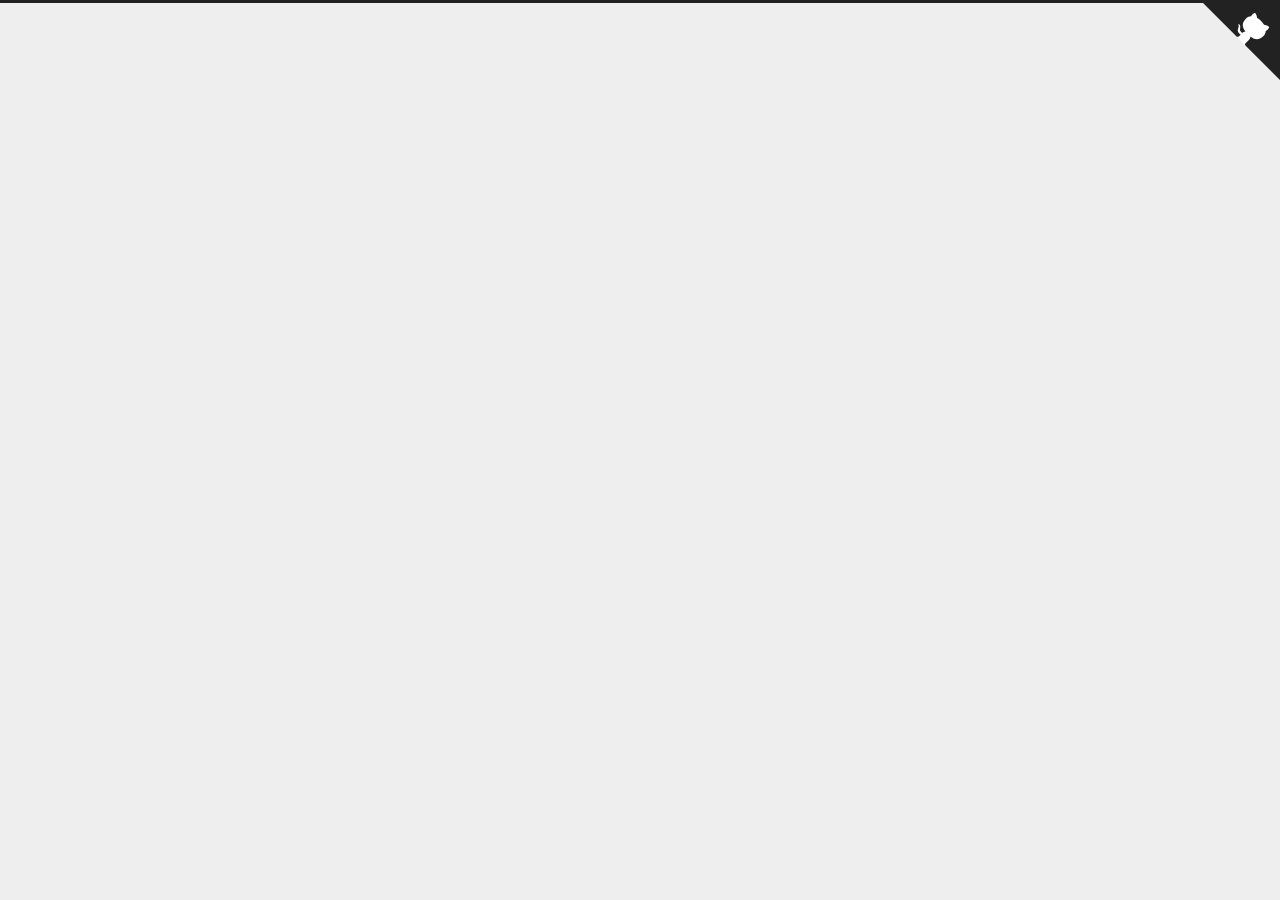
==== index.html @ 3e545fea "Site updated: 2023-10-02 14:33:37" ====
<!DOCTYPE html>
<html lang="zh-CN">
<head>
  <meta charset="UTF-8">
<meta name="viewport" content="width=device-width">
<meta name="theme-color" content="#222"><meta name="generator" content="Hexo 6.3.0">

  <link rel="apple-touch-icon" sizes="180x180" href="/images/apple-touch-icon-next.png">
  <link rel="icon" type="image/png" sizes="32x32" href="/images/favicon-32x32-next.png">
  <link rel="icon" type="image/png" sizes="16x16" href="/images/favicon-16x16-next.png">
  <link rel="mask-icon" href="/images/logo.svg" color="#222">

<link rel="stylesheet" href="/css/main.css">



<link rel="stylesheet" href="https://cdnjs.cloudflare.com/ajax/libs/font-awesome/6.4.0/css/all.min.css" integrity="sha256-HtsXJanqjKTc8vVQjO4YMhiqFoXkfBsjBWcX91T1jr8=" crossorigin="anonymous">
  <link rel="stylesheet" href="https://cdnjs.cloudflare.com/ajax/libs/animate.css/3.1.1/animate.min.css" integrity="sha256-PR7ttpcvz8qrF57fur/yAx1qXMFJeJFiA6pSzWi0OIE=" crossorigin="anonymous">

<script class="next-config" data-name="main" type="application/json">{"hostname":"example.com","root":"/","images":"/images","scheme":"Gemini","darkmode":false,"version":"8.18.1","exturl":false,"sidebar":{"position":"left","display":"post","padding":18,"offset":12},"copycode":{"enable":false,"style":null},"fold":{"enable":false,"height":500},"bookmark":{"enable":false,"color":"#222","save":"auto"},"mediumzoom":false,"lazyload":false,"pangu":false,"comments":{"style":"tabs","active":null,"storage":true,"lazyload":false,"nav":null},"stickytabs":false,"motion":{"enable":true,"async":false,"transition":{"menu_item":"fadeInDown","post_block":"fadeIn","post_header":"fadeInDown","post_body":"fadeInDown","coll_header":"fadeInLeft","sidebar":"fadeInUp"}},"prism":false,"i18n":{"placeholder":"搜索...","empty":"没有找到任何搜索结果：${query}","hits_time":"找到 ${hits} 个搜索结果（用时 ${time} 毫秒）","hits":"找到 ${hits} 个搜索结果"},"path":"/search.xml","localsearch":{"enable":true,"trigger":"auto","top_n_per_article":1,"unescape":false,"preload":false}}</script><script src="/js/config.js"></script>

    <meta name="description" content="计算机菜狗，本科whut，硕士seu，将进行GNN方面的学习，分享自己的想法（但愿自己能坚持下去）">
<meta property="og:type" content="website">
<meta property="og:title" content="dreamship">
<meta property="og:url" content="http://example.com/index.html">
<meta property="og:site_name" content="dreamship">
<meta property="og:description" content="计算机菜狗，本科whut，硕士seu，将进行GNN方面的学习，分享自己的想法（但愿自己能坚持下去）">
<meta property="og:locale" content="zh_CN">
<meta property="article:author" content="dreamship">
<meta property="article:tag" content="Cpp,Python,机器学习,深度学习,GNN,生活分享,脑洞">
<meta name="twitter:card" content="summary">


<link rel="canonical" href="http://example.com/">



<script class="next-config" data-name="page" type="application/json">{"sidebar":"","isHome":true,"isPost":false,"lang":"zh-CN","comments":"","permalink":"","path":"index.html","title":""}</script>

<script class="next-config" data-name="calendar" type="application/json">""</script>
<title>dreamship</title>
  








  <noscript>
    <link rel="stylesheet" href="/css/noscript.css">
  </noscript>
</head>

<body itemscope itemtype="http://schema.org/WebPage" class="use-motion">
  <div class="headband"></div>

  <main class="main">
    <div class="column">
      <header class="header" itemscope itemtype="http://schema.org/WPHeader"><div class="site-brand-container">
  <div class="site-nav-toggle">
    <div class="toggle" aria-label="切换导航栏" role="button">
        <span class="toggle-line"></span>
        <span class="toggle-line"></span>
        <span class="toggle-line"></span>
    </div>
  </div>

  <div class="site-meta">

    <a href="/" class="brand" rel="start">
      <i class="logo-line"></i>
      <h1 class="site-title">dreamship</h1>
      <i class="logo-line"></i>
    </a>
      <p class="site-subtitle" itemprop="description">浮萍漂泊本无根，天涯游子君莫问</p>
  </div>

  <div class="site-nav-right">
    <div class="toggle popup-trigger" aria-label="搜索" role="button">
        <i class="fa fa-search fa-fw fa-lg"></i>
    </div>
  </div>
</div>



<nav class="site-nav">
  <ul class="main-menu menu"><li class="menu-item menu-item-home"><a href="/" rel="section"><i class="fa fa-home fa-fw"></i>首页</a></li><li class="menu-item menu-item-about"><a href="/about/" rel="section"><i class="fa fa-user fa-fw"></i>关于</a></li><li class="menu-item menu-item-tags"><a href="/tags/" rel="section"><i class="fa fa-tags fa-fw"></i>标签</a></li><li class="menu-item menu-item-archives"><a href="/archives/" rel="section"><i class="fa fa-archive fa-fw"></i>归档</a></li>
      <li class="menu-item menu-item-search">
        <a role="button" class="popup-trigger"><i class="fa fa-search fa-fw"></i>搜索
        </a>
      </li>
  </ul>
</nav>



  <div class="search-pop-overlay">
    <div class="popup search-popup"><div class="search-header">
  <span class="search-icon">
    <i class="fa fa-search"></i>
  </span>
  <div class="search-input-container">
    <input autocomplete="off" autocapitalize="off" maxlength="80"
           placeholder="搜索..." spellcheck="false"
           type="search" class="search-input">
  </div>
  <span class="popup-btn-close" role="button">
    <i class="fa fa-times-circle"></i>
  </span>
</div>
<div class="search-result-container no-result">
  <div class="search-result-icon">
    <i class="fa fa-spinner fa-pulse fa-5x"></i>
  </div>
</div>

    </div>
  </div>

</header>
        
  
  <aside class="sidebar">

    <div class="sidebar-inner sidebar-overview-active">
      <ul class="sidebar-nav">
        <li class="sidebar-nav-toc">
          文章目录
        </li>
        <li class="sidebar-nav-overview">
          站点概览
        </li>
      </ul>

      <div class="sidebar-panel-container">
        <!--noindex-->
        <div class="post-toc-wrap sidebar-panel">
        </div>
        <!--/noindex-->

        <div class="site-overview-wrap sidebar-panel">
          <div class="site-author animated" itemprop="author" itemscope itemtype="http://schema.org/Person">
    <img class="site-author-image" itemprop="image" alt="dreamship"
      src="/images/tortoise.jpg">
  <p class="site-author-name" itemprop="name">dreamship</p>
  <div class="site-description" itemprop="description">计算机菜狗，本科whut，硕士seu，将进行GNN方面的学习，分享自己的想法（但愿自己能坚持下去）</div>
</div>
<div class="site-state-wrap animated">
  <nav class="site-state">
      <div class="site-state-item site-state-posts">
        <a href="/archives/">
          <span class="site-state-item-count">1</span>
          <span class="site-state-item-name">日志</span>
        </a>
      </div>
  </nav>
</div>
  <div class="links-of-author animated">
      <span class="links-of-author-item">
        <a href="https://github.com/dream-ship-it" title="GitHub → https:&#x2F;&#x2F;github.com&#x2F;dream-ship-it" rel="noopener me" target="_blank"><i class="fab fa-github fa-fw"></i>GitHub</a>
      </span>
      <span class="links-of-author-item">
        <a href="mailto:yangymbest@gmail.com" title="E-Mail → mailto:yangymbest@gmail.com" rel="noopener me" target="_blank"><i class="fa fa-envelope fa-fw"></i>E-Mail</a>
      </span>
  </div>

        </div>
      </div>
    </div>

    
  </aside>


    </div>

    <div class="main-inner index posts-expand">

    


<div class="post-block">
  
  

  <article itemscope itemtype="http://schema.org/Article" class="post-content" lang="">
    <link itemprop="mainEntityOfPage" href="http://example.com/hello-world.html">

    <span hidden itemprop="author" itemscope itemtype="http://schema.org/Person">
      <meta itemprop="image" content="/images/tortoise.jpg">
      <meta itemprop="name" content="dreamship">
    </span>

    <span hidden itemprop="publisher" itemscope itemtype="http://schema.org/Organization">
      <meta itemprop="name" content="dreamship">
      <meta itemprop="description" content="计算机菜狗，本科whut，硕士seu，将进行GNN方面的学习，分享自己的想法（但愿自己能坚持下去）">
    </span>

    <span hidden itemprop="post" itemscope itemtype="http://schema.org/CreativeWork">
      <meta itemprop="name" content="undefined | dreamship">
      <meta itemprop="description" content="">
    </span>
      <header class="post-header">
        <h2 class="post-title" itemprop="name headline">
          <a href="/hello-world.html" class="post-title-link" itemprop="url">Hello World</a>
        </h2>

        <div class="post-meta-container">
          <div class="post-meta">
    <span class="post-meta-item">
      <span class="post-meta-item-icon">
        <i class="far fa-calendar"></i>
      </span>
      <span class="post-meta-item-text">发表于</span>

      <time title="创建时间：2023-10-01 17:56:05" itemprop="dateCreated datePublished" datetime="2023-10-01T17:56:05+08:00">2023-10-01</time>
    </span>
    <span class="post-meta-item">
      <span class="post-meta-item-icon">
        <i class="far fa-calendar-check"></i>
      </span>
      <span class="post-meta-item-text">更新于</span>
      <time title="修改时间：2023-10-02 13:31:20" itemprop="dateModified" datetime="2023-10-02T13:31:20+08:00">2023-10-02</time>
    </span>

  
    <span class="post-meta-break"></span>
    <span class="post-meta-item" title="本文字数">
      <span class="post-meta-item-icon">
        <i class="far fa-file-word"></i>
      </span>
      <span class="post-meta-item-text">本文字数：</span>
      <span>280</span>
    </span>
    <span class="post-meta-item" title="阅读时长">
      <span class="post-meta-item-icon">
        <i class="far fa-clock"></i>
      </span>
      <span class="post-meta-item-text">阅读时长 &asymp;</span>
      <span>1 分钟</span>
    </span>
</div>

        </div>
      </header>

    
    
    
    <div class="post-body" itemprop="articleBody">
          <h2 id="欢迎来到我的主页！这是我的第一篇post。"><a href="#欢迎来到我的主页！这是我的第一篇post。" class="headerlink" title="欢迎来到我的主页！这是我的第一篇post。"></a>欢迎来到我的主页！这是我的第一篇post。</h2><p>当我创建这个主页时，我充满了激动和好奇心。这是我的第一篇post，就像很久之前敲下第一行Hello World代码，我也给我的第一篇post命名为Hello World。</p>
<p>目前网站比较简陋，我争取之后将其变得生动一些</p>
<p>我计划在这里分享各种各样的内容，包括我的兴趣、经验和想法。(如果有空的话。。哈哈哈哈)</p>
<p>目前的话，我对<strong>C++、python和GNN</strong>等有着一定的兴趣，而这个主页将是我分享这些兴趣的地方。</p>
<p>除了写博客文章，我还计划分享一些学习体验、项目介绍和个人日常。</p>
<p>如果你对我分享的任何内容有兴趣，或者想与我讨论任何话题，可以在我的github对应的issues下留言或与我email联系。</p>
<p>谢谢你们来访我的主页，我期待着与你们在这里的相遇和交流。让我们一起开始这个令人兴奋的旅程吧！</p>

      
    </div>

    
    
    

    <footer class="post-footer">
        <div class="post-eof"></div>
      
    </footer>
  </article>
</div>





</div>
  </main>

  <footer class="footer">
    <div class="footer-inner">

  <div class="copyright">
    &copy; 
    <span itemprop="copyrightYear">2023</span>
    <span class="with-love">
      <i class="fa fa-heart"></i>
    </span>
    <span class="author" itemprop="copyrightHolder">dreamship</span>
  </div>
<div class="wordcount">
  <span class="post-meta-item">
    <span class="post-meta-item-icon">
      <i class="fa fa-chart-line"></i>
    </span>
    <span title="站点总字数">0k</span>
  </span>
  <span class="post-meta-item">
    <span class="post-meta-item-icon">
      <i class="fa fa-coffee"></i>
    </span>
    <span title="站点阅读时长">1 分钟</span>
  </span>
</div>

    </div>
  </footer>

  
  <div class="back-to-top" role="button" aria-label="返回顶部">
    <i class="fa fa-arrow-up fa-lg"></i>
    <span>0%</span>
  </div>

  <a href="https://github.com/dream-ship-it" class="github-corner" title="在 GitHub 上关注我" aria-label="在 GitHub 上关注我" rel="noopener" target="_blank"><svg width="80" height="80" viewBox="0 0 250 250" aria-hidden="true"><path d="M0,0 L115,115 L130,115 L142,142 L250,250 L250,0 Z"></path><path d="M128.3,109.0 C113.8,99.7 119.0,89.6 119.0,89.6 C122.0,82.7 120.5,78.6 120.5,78.6 C119.2,72.0 123.4,76.3 123.4,76.3 C127.3,80.9 125.5,87.3 125.5,87.3 C122.9,97.6 130.6,101.9 134.4,103.2" fill="currentColor" style="transform-origin: 130px 106px;" class="octo-arm"></path><path d="M115.0,115.0 C114.9,115.1 118.7,116.5 119.8,115.4 L133.7,101.6 C136.9,99.2 139.9,98.4 142.2,98.6 C133.8,88.0 127.5,74.4 143.8,58.0 C148.5,53.4 154.0,51.2 159.7,51.0 C160.3,49.4 163.2,43.6 171.4,40.1 C171.4,40.1 176.1,42.5 178.8,56.2 C183.1,58.6 187.2,61.8 190.9,65.4 C194.5,69.0 197.7,73.2 200.1,77.6 C213.8,80.2 216.3,84.9 216.3,84.9 C212.7,93.1 206.9,96.0 205.4,96.6 C205.1,102.4 203.0,107.8 198.3,112.5 C181.9,128.9 168.3,122.5 157.7,114.1 C157.9,116.9 156.7,120.9 152.7,124.9 L141.0,136.5 C139.8,137.7 141.6,141.9 141.8,141.8 Z" fill="currentColor" class="octo-body"></path></svg></a>

<noscript>
  <div class="noscript-warning">Theme NexT works best with JavaScript enabled</div>
</noscript>


  
  <script src="https://cdnjs.cloudflare.com/ajax/libs/animejs/3.2.1/anime.min.js" integrity="sha256-XL2inqUJaslATFnHdJOi9GfQ60on8Wx1C2H8DYiN1xY=" crossorigin="anonymous"></script>
<script src="/js/comments.js"></script><script src="/js/utils.js"></script><script src="/js/motion.js"></script><script src="/js/next-boot.js"></script>

  <script src="https://cdnjs.cloudflare.com/ajax/libs/hexo-generator-searchdb/1.4.1/search.js" integrity="sha256-1kfA5uHPf65M5cphT2dvymhkuyHPQp5A53EGZOnOLmc=" crossorigin="anonymous"></script>
<script src="/js/third-party/search/local-search.js"></script>







  





</body>
</html>
---- css/main.css ----
:root {
  --body-bg-color: #eee;
  --content-bg-color: #fff;
  --card-bg-color: #f5f5f5;
  --text-color: #555;
  --blockquote-color: #666;
  --link-color: #555;
  --link-hover-color: #222;
  --brand-color: #fff;
  --brand-hover-color: #fff;
  --table-row-odd-bg-color: #f9f9f9;
  --table-row-hover-bg-color: #f5f5f5;
  --menu-item-bg-color: #f5f5f5;
  --theme-color: #222;
  --btn-default-bg: #fff;
  --btn-default-color: #555;
  --btn-default-border-color: #555;
  --btn-default-hover-bg: #222;
  --btn-default-hover-color: #fff;
  --btn-default-hover-border-color: #222;
  --highlight-background: #f3f3f3;
  --highlight-foreground: #444;
  --highlight-gutter-background: #e1e1e1;
  --highlight-gutter-foreground: #555;
  color-scheme: light;
}
html {
  line-height: 1.15; /* 1 */
  -webkit-text-size-adjust: 100%; /* 2 */
}
body {
  margin: 0;
}
main {
  display: block;
}
h1 {
  font-size: 2em;
  margin: 0.67em 0;
}
hr {
  box-sizing: content-box; /* 1 */
  height: 0; /* 1 */
  overflow: visible; /* 2 */
}
pre {
  font-family: monospace, monospace; /* 1 */
  font-size: 1em; /* 2 */
}
a {
  background: transparent;
}
abbr[title] {
  border-bottom: none; /* 1 */
  text-decoration: underline; /* 2 */
  text-decoration: underline dotted; /* 2 */
}
b,
strong {
  font-weight: bolder;
}
code,
kbd,
samp {
  font-family: monospace, monospace; /* 1 */
  font-size: 1em; /* 2 */
}
small {
  font-size: 80%;
}
sub,
sup {
  font-size: 75%;
  line-height: 0;
  position: relative;
  vertical-align: baseline;
}
sub {
  bottom: -0.25em;
}
sup {
  top: -0.5em;
}
img {
  border-style: none;
}
button,
input,
optgroup,
select,
textarea {
  font-family: inherit; /* 1 */
  font-size: 100%; /* 1 */
  line-height: 1.15; /* 1 */
  margin: 0; /* 2 */
}
button,
input {
/* 1 */
  overflow: visible;
}
button,
select {
/* 1 */
  text-transform: none;
}
button,
[type='button'],
[type='reset'],
[type='submit'] {
  -webkit-appearance: button;
}
button::-moz-focus-inner,
[type='button']::-moz-focus-inner,
[type='reset']::-moz-focus-inner,
[type='submit']::-moz-focus-inner {
  border-style: none;
  padding: 0;
}
button:-moz-focusring,
[type='button']:-moz-focusring,
[type='reset']:-moz-focusring,
[type='submit']:-moz-focusring {
  outline: 1px dotted ButtonText;
}
fieldset {
  padding: 0.35em 0.75em 0.625em;
}
legend {
  box-sizing: border-box; /* 1 */
  color: inherit; /* 2 */
  display: table; /* 1 */
  max-width: 100%; /* 1 */
  padding: 0; /* 3 */
  white-space: normal; /* 1 */
}
progress {
  vertical-align: baseline;
}
textarea {
  overflow: auto;
}
[type='checkbox'],
[type='radio'] {
  box-sizing: border-box; /* 1 */
  padding: 0; /* 2 */
}
[type='number']::-webkit-inner-spin-button,
[type='number']::-webkit-outer-spin-button {
  height: auto;
}
[type='search'] {
  outline-offset: -2px; /* 2 */
  -webkit-appearance: textfield; /* 1 */
}
[type='search']::-webkit-search-decoration {
  -webkit-appearance: none;
}
::-webkit-file-upload-button {
  font: inherit; /* 2 */
  -webkit-appearance: button; /* 1 */
}
details {
  display: block;
}
summary {
  display: list-item;
}
template {
  display: none;
}
[hidden] {
  display: none;
}
::selection {
  background: #262a30;
  color: #eee;
}
html,
body {
  height: 100%;
}
body {
  background: var(--body-bg-color);
  box-sizing: border-box;
  color: var(--text-color);
  font-family: Lato, 'PingFang SC', 'Microsoft YaHei', sans-serif;
  font-size: 1em;
  line-height: 2;
  min-height: 100%;
  position: relative;
  transition: padding 0.2s ease-in-out;
}
h1,
h2,
h3,
h4,
h5,
h6 {
  font-family: Lato, 'PingFang SC', 'Microsoft YaHei', sans-serif;
  font-weight: bold;
  line-height: 1.5;
  margin: 30px 0 15px;
}
h1 {
  font-size: 1.5em;
}
h2 {
  font-size: 1.375em;
}
h3 {
  font-size: 1.25em;
}
h4 {
  font-size: 1.125em;
}
h5 {
  font-size: 1em;
}
h6 {
  font-size: 0.875em;
}
p {
  margin: 0 0 20px;
}
a {
  border-bottom: 1px solid #999;
  color: var(--link-color);
  cursor: pointer;
  outline: 0;
  text-decoration: none;
  overflow-wrap: break-word;
}
a:hover {
  border-bottom-color: var(--link-hover-color);
  color: var(--link-hover-color);
}
iframe,
img,
video,
embed {
  display: block;
  margin-left: auto;
  margin-right: auto;
  max-width: 100%;
}
hr {
  background-image: repeating-linear-gradient(-45deg, #ddd, #ddd 4px, transparent 4px, transparent 8px);
  border: 0;
  height: 3px;
  margin: 40px 0;
}
blockquote {
  border-left: 4px solid #ddd;
  color: var(--blockquote-color);
  margin: 0;
  padding: 0 15px;
}
blockquote cite::before {
  content: '-';
  padding: 0 5px;
}
dt {
  font-weight: bold;
}
dd {
  margin: 0;
  padding: 0;
}
.table-container {
  overflow: auto;
}
table {
  border-collapse: collapse;
  border-spacing: 0;
  font-size: 0.875em;
  margin: 0 0 20px;
  width: 100%;
}
tbody tr:nth-of-type(odd) {
  background: var(--table-row-odd-bg-color);
}
tbody tr:hover {
  background: var(--table-row-hover-bg-color);
}
caption,
th,
td {
  padding: 8px;
}
th,
td {
  border: 1px solid #ddd;
  border-bottom: 3px solid #ddd;
}
th {
  font-weight: 700;
  padding-bottom: 10px;
}
td {
  border-bottom-width: 1px;
}
.btn {
  background: var(--btn-default-bg);
  border: 2px solid var(--btn-default-border-color);
  border-radius: 2px;
  color: var(--btn-default-color);
  display: inline-block;
  font-size: 0.875em;
  line-height: 2;
  padding: 0 20px;
  transition: background-color 0.2s ease-in-out;
}
.btn:hover {
  background: var(--btn-default-hover-bg);
  border-color: var(--btn-default-hover-border-color);
  color: var(--btn-default-hover-color);
}
.btn + .btn {
  margin: 0 0 8px 8px;
}
.btn .fa-fw {
  text-align: left;
  width: 1.285714285714286em;
}
.toggle {
  line-height: 0;
}
.toggle .toggle-line {
  background: #fff;
  display: block;
  height: 2px;
  left: 0;
  position: relative;
  top: 0;
  transition: all 0.4s;
  width: 100%;
}
.toggle .toggle-line:first-child {
  margin-top: 1px;
}
.toggle .toggle-line:not(:first-child) {
  margin-top: 4px;
}
.toggle.toggle-arrow :first-child {
  left: 50%;
  top: 2px;
  transform: rotate(45deg);
  width: 50%;
}
.toggle.toggle-arrow :last-child {
  left: 50%;
  top: -2px;
  transform: rotate(-45deg);
  width: 50%;
}
.toggle.toggle-close :nth-child(2) {
  opacity: 0;
}
.toggle.toggle-close :first-child {
  top: 6px;
  transform: rotate(45deg);
}
.toggle.toggle-close :last-child {
  top: -6px;
  transform: rotate(-45deg);
}
/**
 * prism.js default theme for JavaScript, CSS and HTML
 * Based on dabblet (http://dabblet.com)
 * @author Lea Verou
 */

code[class*="language-"],
pre[class*="language-"] {
	color: black;
	background: none;
	text-shadow: 0 1px white;
	font-family: Consolas, Monaco, 'Andale Mono', 'Ubuntu Mono', monospace;
	font-size: 1em;
	text-align: left;
	white-space: pre;
	word-spacing: normal;
	word-break: normal;
	word-wrap: normal;
	line-height: 1.5;

	-moz-tab-size: 4;
	-o-tab-size: 4;
	tab-size: 4;

	-webkit-hyphens: none;
	-moz-hyphens: none;
	-ms-hyphens: none;
	hyphens: none;
}

pre[class*="language-"]::-moz-selection, pre[class*="language-"] ::-moz-selection,
code[class*="language-"]::-moz-selection, code[class*="language-"] ::-moz-selection {
	text-shadow: none;
	background: #b3d4fc;
}

pre[class*="language-"]::selection, pre[class*="language-"] ::selection,
code[class*="language-"]::selection, code[class*="language-"] ::selection {
	text-shadow: none;
	background: #b3d4fc;
}

@media print {
	code[class*="language-"],
	pre[class*="language-"] {
		text-shadow: none;
	}
}

/* Code blocks */
pre[class*="language-"] {
	padding: 1em;
	margin: .5em 0;
	overflow: auto;
}

:not(pre) > code[class*="language-"],
pre[class*="language-"] {
	background: #f5f2f0;
}

/* Inline code */
:not(pre) > code[class*="language-"] {
	padding: .1em;
	border-radius: .3em;
	white-space: normal;
}

.token.comment,
.token.prolog,
.token.doctype,
.token.cdata {
	color: slategray;
}

.token.punctuation {
	color: #999;
}

.token.namespace {
	opacity: .7;
}

.token.property,
.token.tag,
.token.boolean,
.token.number,
.token.constant,
.token.symbol,
.token.deleted {
	color: #905;
}

.token.selector,
.token.attr-name,
.token.string,
.token.char,
.token.builtin,
.token.inserted {
	color: #690;
}

.token.operator,
.token.entity,
.token.url,
.language-css .token.string,
.style .token.string {
	color: #9a6e3a;
	/* This background color was intended by the author of this theme. */
	background: hsla(0, 0%, 100%, .5);
}

.token.atrule,
.token.attr-value,
.token.keyword {
	color: #07a;
}

.token.function,
.token.class-name {
	color: #DD4A68;
}

.token.regex,
.token.important,
.token.variable {
	color: #e90;
}

.token.important,
.token.bold {
	font-weight: bold;
}
.token.italic {
	font-style: italic;
}

.token.entity {
	cursor: help;
}

pre[class*="language-"].line-numbers {
	position: relative;
	padding-left: 3.8em;
	counter-reset: linenumber;
}

pre[class*="language-"].line-numbers > code {
	position: relative;
	white-space: inherit;
}

.line-numbers .line-numbers-rows {
	position: absolute;
	pointer-events: none;
	top: 0;
	font-size: 100%;
	left: -3.8em;
	width: 3em; /* works for line-numbers below 1000 lines */
	letter-spacing: -1px;
	border-right: 1px solid #999;

	-webkit-user-select: none;
	-moz-user-select: none;
	-ms-user-select: none;
	user-select: none;

}

	.line-numbers-rows > span {
		display: block;
		counter-increment: linenumber;
	}

		.line-numbers-rows > span:before {
			content: counter(linenumber);
			color: #999;
			display: block;
			padding-right: 0.8em;
			text-align: right;
		}

code,
kbd,
figure.highlight,
pre {
  background: var(--highlight-background);
  color: var(--highlight-foreground);
}
figure.highlight,
pre {
  line-height: 1.6;
  margin: 0 auto 20px;
}
figure.highlight figcaption,
pre .caption,
pre figcaption {
  background: var(--highlight-gutter-background);
  color: var(--highlight-foreground);
  display: flow-root;
  font-size: 0.875em;
  line-height: 1.2;
  padding: 0.5em;
}
figure.highlight figcaption a,
pre .caption a,
pre figcaption a {
  color: var(--highlight-foreground);
  float: right;
}
figure.highlight figcaption a:hover,
pre .caption a:hover,
pre figcaption a:hover {
  border-bottom-color: var(--highlight-foreground);
}
pre,
code {
  font-family: consolas, Menlo, monospace, 'PingFang SC', 'Microsoft YaHei';
}
code {
  border-radius: 3px;
  font-size: 0.875em;
  padding: 2px 4px;
  overflow-wrap: break-word;
}
kbd {
  border: 2px solid #ccc;
  border-radius: 0.2em;
  box-shadow: 0.1em 0.1em 0.2em rgba(0,0,0,0.1);
  font-family: inherit;
  padding: 0.1em 0.3em;
  white-space: nowrap;
}
figure.highlight {
  overflow: auto;
  position: relative;
}
figure.highlight pre {
  border: 0;
  margin: 0;
  padding: 10px 0;
}
figure.highlight table {
  border: 0;
  margin: 0;
  width: auto;
}
figure.highlight td {
  border: 0;
  padding: 0;
}
figure.highlight .gutter {
  -moz-user-select: none;
  -ms-user-select: none;
  -webkit-user-select: none;
  user-select: none;
}
figure.highlight .gutter pre {
  background: var(--highlight-gutter-background);
  color: var(--highlight-gutter-foreground);
  padding-left: 10px;
  padding-right: 10px;
  text-align: right;
}
figure.highlight .code pre {
  padding-left: 10px;
  width: 100%;
}
figure.highlight .marked {
  background: rgba(0,0,0,0.3);
}
pre .caption,
pre figcaption {
  margin-bottom: 10px;
}
.gist table {
  width: auto;
}
.gist table td {
  border: 0;
}
pre {
  overflow: auto;
  padding: 10px;
}
pre code {
  background: none;
  padding: 0;
  text-shadow: none;
}
.blockquote-center {
  border-left: 0;
  margin: 40px 0;
  padding: 0;
  position: relative;
  text-align: center;
}
.blockquote-center::before,
.blockquote-center::after {
  left: 0;
  line-height: 1;
  opacity: 0.6;
  position: absolute;
  width: 100%;
}
.blockquote-center::before {
  border-top: 1px solid #ccc;
  text-align: left;
  top: -20px;
  content: '\f10d';
  font-family: 'Font Awesome 6 Free';
  font-weight: 900;
}
.blockquote-center::after {
  border-bottom: 1px solid #ccc;
  bottom: -20px;
  text-align: right;
  content: '\f10e';
  font-family: 'Font Awesome 6 Free';
  font-weight: 900;
}
.blockquote-center p,
.blockquote-center div {
  text-align: center;
}
.group-picture {
  margin-bottom: 20px;
}
.group-picture .group-picture-row {
  display: flex;
  gap: 3px;
  margin-bottom: 3px;
}
.group-picture .group-picture-column {
  flex: 1;
}
.group-picture .group-picture-column img {
  height: 100%;
  margin: 0;
  object-fit: cover;
  width: 100%;
}
.post-body .label {
  color: #555;
  padding: 0 2px;
}
.post-body .label.default {
  background: #f0f0f0;
}
.post-body .label.primary {
  background: #efe6f7;
}
.post-body .label.info {
  background: #e5f2f8;
}
.post-body .label.success {
  background: #e7f4e9;
}
.post-body .label.warning {
  background: #fcf6e1;
}
.post-body .label.danger {
  background: #fae8eb;
}
.post-body .link-grid {
  display: grid;
  grid-gap: 1.5rem;
  gap: 1.5rem;
  grid-template-columns: 1fr 1fr;
  margin-bottom: 20px;
  padding: 1rem;
}
@media (max-width: 767px) {
  .post-body .link-grid {
    grid-template-columns: 1fr;
  }
}
.post-body .link-grid .link-grid-container {
  border: solid #ddd;
  box-shadow: 1rem 1rem 0.5rem rgba(0,0,0,0.5);
  min-height: 5rem;
  min-width: 0;
  padding: 0.5rem;
  position: relative;
  transition: background 0.3s;
}
.post-body .link-grid .link-grid-container:hover {
  animation: next-shake 0.5s;
  background: var(--card-bg-color);
}
.post-body .link-grid .link-grid-container:active {
  box-shadow: 0.5rem 0.5rem 0.25rem rgba(0,0,0,0.5);
  transform: translate(0.2rem, 0.2rem);
}
.post-body .link-grid .link-grid-container .link-grid-image {
  border: 1px solid #ddd;
  border-radius: 50%;
  box-sizing: border-box;
  height: 5rem;
  padding: 3px;
  position: absolute;
  width: 5rem;
}
.post-body .link-grid .link-grid-container p {
  margin: 0 1rem 0 6rem;
}
.post-body .link-grid .link-grid-container p:first-of-type {
  font-size: 1.2em;
}
.post-body .link-grid .link-grid-container p:last-of-type {
  font-size: 0.8em;
  line-height: 1.3rem;
  opacity: 0.7;
}
.post-body .link-grid .link-grid-container a {
  border: 0;
  height: 100%;
  left: 0;
  position: absolute;
  top: 0;
  width: 100%;
}
@keyframes next-shake {
  0% {
    transform: translate(1pt, 1pt) rotate(0deg);
  }
  10% {
    transform: translate(-1pt, -2pt) rotate(-1deg);
  }
  20% {
    transform: translate(-3pt, 0pt) rotate(1deg);
  }
  30% {
    transform: translate(3pt, 2pt) rotate(0deg);
  }
  40% {
    transform: translate(1pt, -1pt) rotate(1deg);
  }
  50% {
    transform: translate(-1pt, 2pt) rotate(-1deg);
  }
  60% {
    transform: translate(-3pt, 1pt) rotate(0deg);
  }
  70% {
    transform: translate(3pt, 1pt) rotate(-1deg);
  }
  80% {
    transform: translate(-1pt, -1pt) rotate(1deg);
  }
  90% {
    transform: translate(1pt, 2pt) rotate(0deg);
  }
  100% {
    transform: translate(1pt, -2pt) rotate(-1deg);
  }
}
.post-body .note {
  border-radius: 3px;
  margin-bottom: 20px;
  padding: 1em;
  position: relative;
  border: 1px solid #eee;
  border-left-width: 5px;
}
.post-body .note summary {
  cursor: pointer;
  outline: 0;
}
.post-body .note summary p {
  display: inline;
}
.post-body .note h2,
.post-body .note h3,
.post-body .note h4,
.post-body .note h5,
.post-body .note h6 {
  border-bottom: initial;
  margin: 0;
  padding-top: 0;
}
.post-body .note :first-child {
  margin-top: 0;
}
.post-body .note :last-child {
  margin-bottom: 0;
}
.post-body .note.default {
  border-left-color: #777;
}
.post-body .note.default h2,
.post-body .note.default h3,
.post-body .note.default h4,
.post-body .note.default h5,
.post-body .note.default h6 {
  color: #777;
}
.post-body .note.primary {
  border-left-color: #6f42c1;
}
.post-body .note.primary h2,
.post-body .note.primary h3,
.post-body .note.primary h4,
.post-body .note.primary h5,
.post-body .note.primary h6 {
  color: #6f42c1;
}
.post-body .note.info {
  border-left-color: #428bca;
}
.post-body .note.info h2,
.post-body .note.info h3,
.post-body .note.info h4,
.post-body .note.info h5,
.post-body .note.info h6 {
  color: #428bca;
}
.post-body .note.success {
  border-left-color: #5cb85c;
}
.post-body .note.success h2,
.post-body .note.success h3,
.post-body .note.success h4,
.post-body .note.success h5,
.post-body .note.success h6 {
  color: #5cb85c;
}
.post-body .note.warning {
  border-left-color: #f0ad4e;
}
.post-body .note.warning h2,
.post-body .note.warning h3,
.post-body .note.warning h4,
.post-body .note.warning h5,
.post-body .note.warning h6 {
  color: #f0ad4e;
}
.post-body .note.danger {
  border-left-color: #d9534f;
}
.post-body .note.danger h2,
.post-body .note.danger h3,
.post-body .note.danger h4,
.post-body .note.danger h5,
.post-body .note.danger h6 {
  color: #d9534f;
}
.post-body .tabs {
  margin-bottom: 20px;
}
.post-body .tabs,
.tabs-comment {
  padding-top: 10px;
}
.post-body .tabs ul.nav-tabs,
.tabs-comment ul.nav-tabs {
  background: var(--content-bg-color);
  display: flex;
  display: flex;
  flex-wrap: wrap;
  justify-content: center;
  margin: 0;
  padding: 0;
  position: -webkit-sticky;
  position: sticky;
  top: 0;
  z-index: 5;
}
@media (max-width: 413px) {
  .post-body .tabs ul.nav-tabs,
  .tabs-comment ul.nav-tabs {
    display: block;
    margin-bottom: 5px;
  }
}
.post-body .tabs ul.nav-tabs li.tab,
.tabs-comment ul.nav-tabs li.tab {
  border-bottom: 1px solid #ddd;
  border-left: 1px solid transparent;
  border-right: 1px solid transparent;
  border-radius: 0 0 0 0;
  border-top: 3px solid transparent;
  flex-grow: 1;
  list-style-type: none;
}
@media (max-width: 413px) {
  .post-body .tabs ul.nav-tabs li.tab,
  .tabs-comment ul.nav-tabs li.tab {
    border-bottom: 1px solid transparent;
    border-left: 3px solid transparent;
    border-right: 1px solid transparent;
    border-top: 1px solid transparent;
  }
}
@media (max-width: 413px) {
  .post-body .tabs ul.nav-tabs li.tab,
  .tabs-comment ul.nav-tabs li.tab {
    border-radius: 0;
  }
}
.post-body .tabs ul.nav-tabs li.tab a,
.tabs-comment ul.nav-tabs li.tab a {
  border-bottom: initial;
  display: block;
  line-height: 1.8;
  padding: 0.25em 0.75em;
  text-align: center;
  transition: all 0.2s ease-out;
}
.post-body .tabs ul.nav-tabs li.tab a i[class^='fa'],
.tabs-comment ul.nav-tabs li.tab a i[class^='fa'] {
  width: 1.285714285714286em;
}
.post-body .tabs ul.nav-tabs li.tab.active,
.tabs-comment ul.nav-tabs li.tab.active {
  border-bottom-color: transparent;
  border-left-color: #ddd;
  border-right-color: #ddd;
  border-top-color: #fc6423;
}
@media (max-width: 413px) {
  .post-body .tabs ul.nav-tabs li.tab.active,
  .tabs-comment ul.nav-tabs li.tab.active {
    border-bottom-color: #ddd;
    border-left-color: #fc6423;
    border-right-color: #ddd;
    border-top-color: #ddd;
  }
}
.post-body .tabs ul.nav-tabs li.tab.active a,
.tabs-comment ul.nav-tabs li.tab.active a {
  cursor: default;
}
.post-body .tabs .tab-content,
.tabs-comment .tab-content {
  border: 1px solid #ddd;
  border-radius: 0 0 0 0;
  border-top-color: transparent;
}
@media (max-width: 413px) {
  .post-body .tabs .tab-content,
  .tabs-comment .tab-content {
    border-radius: 0;
    border-top-color: #ddd;
  }
}
.post-body .tabs .tab-content .tab-pane,
.tabs-comment .tab-content .tab-pane {
  padding: 20px 20px 0;
}
.post-body .tabs .tab-content .tab-pane:not(.active),
.tabs-comment .tab-content .tab-pane:not(.active) {
  display: none;
}
.pagination .prev,
.pagination .next,
.pagination .page-number,
.pagination .space {
  display: inline-block;
  margin: -1px 10px 0;
  padding: 0 10px;
}
@media (max-width: 767px) {
  .pagination .prev,
  .pagination .next,
  .pagination .page-number,
  .pagination .space {
    margin: 0 5px;
  }
}
.pagination .page-number.current {
  background: #ccc;
  border-color: #ccc;
  color: var(--content-bg-color);
}
.pagination {
  border-top: 1px solid #eee;
  margin: 120px 0 0;
  text-align: center;
}
.pagination .prev,
.pagination .next,
.pagination .page-number {
  border-bottom: 0;
  border-top: 1px solid #eee;
  transition: border-color 0.2s ease-in-out;
}
.pagination .prev:hover,
.pagination .next:hover,
.pagination .page-number:hover {
  border-top-color: var(--link-hover-color);
}
@media (max-width: 767px) {
  .pagination {
    border-top: 0;
  }
  .pagination .prev,
  .pagination .next,
  .pagination .page-number {
    border-bottom: 1px solid #eee;
    border-top: 0;
  }
  .pagination .prev:hover,
  .pagination .next:hover,
  .pagination .page-number:hover {
    border-bottom-color: var(--link-hover-color);
  }
}
.pagination .space {
  margin: 0;
  padding: 0;
}
.comments {
  margin-top: 60px;
  overflow: hidden;
}
.comment-button-group {
  display: flex;
  display: flex;
  flex-wrap: wrap;
  justify-content: center;
  justify-content: center;
  margin: 1em 0;
}
.comment-button-group .comment-button {
  margin: 0.1em 0.2em;
}
.comment-button-group .comment-button.active {
  background: var(--btn-default-hover-bg);
  border-color: var(--btn-default-hover-border-color);
  color: var(--btn-default-hover-color);
}
.comment-position {
  display: none;
}
.comment-position.active {
  display: block;
}
.tabs-comment {
  margin-top: 4em;
  padding-top: 0;
}
.tabs-comment .comments {
  margin-top: 0;
  padding-top: 0;
}
.headband {
  background: var(--theme-color);
  height: 3px;
}
@media (max-width: 991px) {
  .headband {
    display: none;
  }
}
.site-brand-container {
  display: flex;
  flex-shrink: 0;
  padding: 0 10px;
}
.use-motion .column,
.use-motion .site-brand-container .toggle {
  opacity: 0;
}
.site-meta {
  flex-grow: 1;
  text-align: center;
}
@media (max-width: 767px) {
  .site-meta {
    text-align: center;
  }
}
.custom-logo-image {
  margin-top: 20px;
}
@media (max-width: 991px) {
  .custom-logo-image {
    display: none;
  }
}
.brand {
  border-bottom: 0;
  color: var(--brand-color);
  display: inline-block;
  padding: 0;
}
.brand:hover {
  color: var(--brand-hover-color);
}
.site-title {
  font-family: Lato, 'PingFang SC', 'Microsoft YaHei', sans-serif;
  font-size: 1.375em;
  font-weight: normal;
  line-height: 1.5;
  margin: 0;
}
.site-subtitle {
  color: #ddd;
  font-size: 0.8125em;
  margin: 10px 10px 0;
}
.use-motion .site-title,
.use-motion .site-subtitle,
.use-motion .custom-logo-image {
  opacity: 0;
  position: relative;
  top: -10px;
}
.site-nav-toggle,
.site-nav-right {
  display: none;
}
@media (max-width: 767px) {
  .site-nav-toggle,
  .site-nav-right {
    display: flex;
    flex-direction: column;
    justify-content: center;
  }
}
.site-nav-toggle .toggle,
.site-nav-right .toggle {
  color: var(--text-color);
  padding: 10px;
  width: 22px;
}
.site-nav-toggle .toggle .toggle-line,
.site-nav-right .toggle .toggle-line {
  background: var(--text-color);
  border-radius: 1px;
}
@media (max-width: 767px) {
  .site-nav {
    --scroll-height: 0;
    height: 0;
    overflow: hidden;
    transition: 0.2s ease-in-out;
    transition-property: height, visibility;
    visibility: hidden;
  }
  body:not(.site-nav-on) .site-nav .animated {
    animation: none;
  }
  body.site-nav-on .site-nav {
    height: var(--scroll-height);
    visibility: unset;
  }
}
.menu {
  margin: 0;
  padding: 1em 0;
  text-align: center;
}
.menu-item {
  display: inline-block;
  list-style: none;
  margin: 0 10px;
}
@media (max-width: 767px) {
  .menu-item {
    display: block;
    margin-top: 10px;
  }
  .menu-item.menu-item-search {
    display: none;
  }
}
.menu-item a {
  border-bottom: 0;
  display: block;
  font-size: 0.8125em;
  transition: border-color 0.2s ease-in-out;
}
.menu-item a:hover,
.menu-item a.menu-item-active {
  background: var(--menu-item-bg-color);
}
.menu-item i[class^='fa'] {
  margin-right: 8px;
}
.menu-item .badge {
  display: inline-block;
  font-weight: bold;
  line-height: 1;
  margin-left: 0.35em;
  margin-top: 0.35em;
  text-align: center;
  white-space: nowrap;
}
@media (max-width: 767px) {
  .menu-item .badge {
    float: right;
    margin-left: 0;
  }
}
.use-motion .menu-item {
  visibility: hidden;
}
.github-corner :hover .octo-arm {
  animation: octocat-wave 560ms ease-in-out;
}
.github-corner svg {
  color: #fff;
  fill: var(--theme-color);
  position: absolute;
  right: 0;
  top: 0;
  z-index: 5;
}
@media (max-width: 991px) {
  .github-corner {
    display: none;
  }
  .github-corner svg {
    color: var(--theme-color);
    fill: #fff;
  }
  .github-corner .github-corner:hover .octo-arm {
    animation: none;
  }
  .github-corner .github-corner .octo-arm {
    animation: octocat-wave 560ms ease-in-out;
  }
}
@keyframes octocat-wave {
  0%, 100% {
    transform: rotate(0);
  }
  20%, 60% {
    transform: rotate(-25deg);
  }
  40%, 80% {
    transform: rotate(10deg);
  }
}
.sidebar-inner {
  color: #999;
  padding: 18px 10px;
  text-align: center;
  display: flex;
  flex-direction: column;
  justify-content: center;
}
.cc-license .cc-opacity {
  border-bottom: 0;
  opacity: 0.7;
}
.cc-license .cc-opacity:hover {
  opacity: 0.9;
}
.cc-license img {
  display: inline-block;
}
.site-author-image {
  border: 1px solid #eee;
  max-width: 120px;
  padding: 2px;
}
.site-author-name {
  color: var(--text-color);
  font-weight: 600;
  margin: 0;
}
.site-description {
  color: #999;
  font-size: 0.8125em;
  margin-top: 0;
}
.links-of-author a {
  font-size: 0.8125em;
}
.links-of-author i[class^='fa'] {
  margin-right: 2px;
}
.sidebar .sidebar-button:not(:first-child) {
  margin-top: 15px;
}
.sidebar .sidebar-button button {
  background: transparent;
  color: #fc6423;
  cursor: pointer;
  line-height: 2;
  padding: 0 15px;
  border: 1px solid #fc6423;
  border-radius: 4px;
}
.sidebar .sidebar-button button:hover {
  background: #fc6423;
  color: #fff;
}
.sidebar .sidebar-button button i[class^='fa'] {
  margin-right: 5px;
}
.links-of-blogroll {
  font-size: 0.8125em;
}
.links-of-blogroll-title {
  font-size: 0.875em;
  font-weight: 600;
}
.links-of-blogroll-list {
  list-style: none;
  margin: 0;
  padding: 0;
}
.sidebar-nav {
  font-size: 0.875em;
  height: 0;
  margin: 0;
  overflow: hidden;
  padding-left: 0;
  pointer-events: none;
  transition: 0.2s ease-in-out;
  transition-property: height, visibility;
  visibility: hidden;
}
.sidebar-nav-active .sidebar-nav {
  height: calc(2em + 1px);
  pointer-events: unset;
  visibility: unset;
}
.sidebar-nav li {
  border-bottom: 1px solid transparent;
  color: var(--text-color);
  cursor: pointer;
  display: inline-block;
  transition: 0.2s ease-in-out;
  transition-property: border-bottom-color, color;
}
.sidebar-nav li.sidebar-nav-overview {
  margin-left: 10px;
}
.sidebar-nav li:hover {
  color: #fc6423;
}
.sidebar-toc-active .sidebar-nav-toc,
.sidebar-overview-active .sidebar-nav-overview {
  border-bottom-color: #fc6423;
  color: #fc6423;
  transition-delay: 0.2s;
}
.sidebar-toc-active .sidebar-nav-toc:hover,
.sidebar-overview-active .sidebar-nav-overview:hover {
  color: #fc6423;
}
.sidebar-panel-container {
  align-items: start;
  display: grid;
  flex: 1;
  overflow-x: hidden;
  overflow-y: auto;
  padding-top: 0;
  transition: padding-top 0.2s ease-in-out;
}
.sidebar-nav-active .sidebar-panel-container {
  padding-top: 20px;
}
.sidebar-panel {
  animation: deactivate-sidebar-panel 0.2s ease-in-out;
  grid-area: 1/1;
  height: 0;
  opacity: 0;
  overflow: hidden;
  pointer-events: none;
  transform: translateY(0);
  transition: 0.2s ease-in-out;
  transition-delay: 0s;
  transition-property: opacity, transform, visibility;
  visibility: hidden;
}
.sidebar-nav-active .sidebar-panel,
.sidebar-overview-active .sidebar-panel.post-toc-wrap {
  transform: translateY(-20px);
}
.sidebar-overview-active:not(.sidebar-nav-active) .sidebar-panel.post-toc-wrap {
  transition-delay: 0s, 0.2s, 0s;
}
.sidebar-overview-active .sidebar-panel.site-overview-wrap,
.sidebar-toc-active .sidebar-panel.post-toc-wrap {
  animation-name: activate-sidebar-panel;
  height: auto;
  opacity: 1;
  pointer-events: unset;
  transform: translateY(0);
  transition-delay: 0.2s, 0.2s, 0s;
  visibility: unset;
}
.sidebar-panel.site-overview-wrap {
  display: flex;
  flex-direction: column;
  justify-content: center;
  gap: 10px;
  justify-content: flex-start;
}
@keyframes deactivate-sidebar-panel {
  from {
    height: var(--inactive-panel-height, 0);
  }
  to {
    height: var(--active-panel-height, 0);
  }
}
@keyframes activate-sidebar-panel {
  from {
    height: var(--inactive-panel-height, auto);
  }
  to {
    height: var(--active-panel-height, auto);
  }
}
.sidebar-toggle {
  bottom: 61px;
  height: 16px;
  padding: 5px;
  width: 16px;
  background: #222;
  cursor: pointer;
  opacity: 0.6;
  position: fixed;
  z-index: 30;
  right: 30px;
}
@media (max-width: 991px) {
  .sidebar-toggle {
    right: 20px;
  }
}
.sidebar-toggle:hover {
  opacity: 0.8;
}
@media (max-width: 991px) {
  .sidebar-toggle {
    opacity: 0.8;
  }
}
.sidebar-toggle:hover .toggle-line {
  background: #fc6423;
}
@media (any-hover: hover) {
  body:not(.sidebar-active) .sidebar-toggle:hover :first-child {
    left: 50%;
    top: 2px;
    transform: rotate(45deg);
    width: 50%;
  }
  body:not(.sidebar-active) .sidebar-toggle:hover :last-child {
    left: 50%;
    top: -2px;
    transform: rotate(-45deg);
    width: 50%;
  }
}
.sidebar-active .sidebar-toggle :nth-child(2) {
  opacity: 0;
}
.sidebar-active .sidebar-toggle :first-child {
  top: 6px;
  transform: rotate(45deg);
}
.sidebar-active .sidebar-toggle :last-child {
  top: -6px;
  transform: rotate(-45deg);
}
.post-toc {
  font-size: 0.875em;
}
.post-toc ol {
  list-style: none;
  margin: 0;
  padding: 0 2px 0 10px;
  text-align: left;
}
.post-toc ol > :last-child {
  margin-bottom: 5px;
}
.post-toc ol > ol {
  padding-left: 0;
}
.post-toc ol a {
  transition: all 0.2s ease-in-out;
}
.post-toc .nav-item {
  line-height: 1.8;
  overflow: hidden;
  text-overflow: ellipsis;
  white-space: nowrap;
}
.post-toc .nav .nav-child {
  --height: 0;
  height: 0;
  opacity: 0;
  overflow: hidden;
  transition-property: height, opacity, visibility;
  transition: 0.2s ease-in-out;
  visibility: hidden;
}
.post-toc .nav .active > .nav-child {
  height: var(--height, auto);
  opacity: 1;
  visibility: unset;
}
.post-toc .nav .active > a {
  border-bottom-color: #fc6423;
  color: #fc6423;
}
.post-toc .nav .active-current > a {
  color: #fc6423;
}
.post-toc .nav .active-current > a:hover {
  color: #fc6423;
}
.site-state {
  display: flex;
  flex-wrap: wrap;
  justify-content: center;
  line-height: 1.4;
}
.site-state-item {
  padding: 0 15px;
}
.site-state-item a {
  border-bottom: 0;
  display: block;
}
.site-state-item-count {
  display: block;
  font-size: 1em;
  font-weight: 600;
}
.site-state-item-name {
  color: #999;
  font-size: 0.8125em;
}
.footer {
  color: #999;
  font-size: 0.875em;
  padding: 20px 0;
  transition: 0.2s ease-in-out;
  transition-property: left, right;
}
.footer.footer-fixed {
  bottom: 0;
  left: 0;
  position: absolute;
  right: 0;
}
.footer-inner {
  box-sizing: border-box;
  text-align: center;
  display: flex;
  flex-direction: column;
  justify-content: center;
  margin: 0 auto;
  width: calc(100% - 20px);
}
@media (max-width: 767px) {
  .footer-inner {
    width: auto;
  }
}
@media (min-width: 1200px) {
  .footer-inner {
    width: 1160px;
  }
}
@media (min-width: 1600px) {
  .footer-inner {
    width: 73%;
  }
}
.use-motion .footer {
  opacity: 0;
}
.languages {
  display: inline-block;
  font-size: 1.125em;
  position: relative;
}
.languages .lang-select-label span {
  margin: 0 0.5em;
}
.languages .lang-select {
  height: 100%;
  left: 0;
  opacity: 0;
  position: absolute;
  top: 0;
  width: 100%;
}
.with-love {
  color: #f00;
  display: inline-block;
  margin: 0 5px;
}
@keyframes icon-animate {
  0%, 100% {
    transform: scale(1);
  }
  10%, 30% {
    transform: scale(0.9);
  }
  20%, 40%, 60%, 80% {
    transform: scale(1.1);
  }
  50%, 70% {
    transform: scale(1.1);
  }
}
.back-to-top {
  font-size: 12px;
  align-items: center;
  bottom: -100px;
  color: #fff;
  display: flex;
  height: 26px;
  transition: bottom 0.2s ease-in-out;
  background: #222;
  cursor: pointer;
  opacity: 0.6;
  position: fixed;
  z-index: 30;
  right: 30px;
}
.back-to-top span {
  margin-right: 8px;
  display: none;
}
.back-to-top .fa {
  text-align: center;
  width: 26px;
}
@media (max-width: 991px) {
  .back-to-top {
    right: 20px;
  }
}
.back-to-top:hover {
  opacity: 0.8;
}
@media (max-width: 991px) {
  .back-to-top {
    opacity: 0.8;
  }
}
.back-to-top:hover {
  color: #fc6423;
}
.back-to-top.back-to-top-on {
  bottom: 30px;
}
.rtl.post-body p,
.rtl.post-body a,
.rtl.post-body h1,
.rtl.post-body h2,
.rtl.post-body h3,
.rtl.post-body h4,
.rtl.post-body h5,
.rtl.post-body h6,
.rtl.post-body li,
.rtl.post-body ul,
.rtl.post-body ol {
  direction: rtl;
  font-family: UKIJ Ekran;
}
.rtl.post-title {
  font-family: UKIJ Ekran;
}
.post-button {
  margin-top: 40px;
  text-align: center;
}
.use-motion .post-block,
.use-motion .pagination,
.use-motion .comments {
  visibility: hidden;
}
.use-motion .post-header {
  visibility: hidden;
}
.use-motion .post-body {
  visibility: hidden;
}
.use-motion .collection-header {
  visibility: hidden;
}
.posts-collapse .post-content {
  margin-bottom: 35px;
  margin-left: 35px;
  position: relative;
}
@media (max-width: 767px) {
  .posts-collapse .post-content {
    margin-left: 0;
    margin-right: 0;
  }
}
.posts-collapse .post-content .collection-title {
  font-size: 1.125em;
  position: relative;
}
.posts-collapse .post-content .collection-title::before {
  background: #999;
  border: 1px solid #fff;
  margin-left: -6px;
  margin-top: -4px;
  position: absolute;
  top: 50%;
  border-radius: 50%;
  content: ' ';
  height: 10px;
  width: 10px;
}
.posts-collapse .post-content .collection-year {
  font-size: 1.5em;
  font-weight: bold;
  margin: 60px 0;
  position: relative;
}
.posts-collapse .post-content .collection-year::before {
  background: #bbb;
  margin-left: -4px;
  margin-top: -4px;
  position: absolute;
  top: 50%;
  border-radius: 50%;
  content: ' ';
  height: 8px;
  width: 8px;
}
.posts-collapse .post-content .collection-header {
  display: block;
  margin-left: 20px;
}
.posts-collapse .post-content .collection-header small {
  color: #bbb;
  margin-left: 5px;
}
.posts-collapse .post-content .post-header {
  border-bottom: 1px dashed #ccc;
  margin: 30px 2px 0;
  padding-left: 15px;
  position: relative;
  transition: border 0.2s ease-in-out;
}
.posts-collapse .post-content .post-header::before {
  background: #bbb;
  border: 1px solid #fff;
  left: -6px;
  position: absolute;
  top: 0.75em;
  transition: background 0.2s ease-in-out;
  border-radius: 50%;
  content: ' ';
  height: 6px;
  width: 6px;
}
.posts-collapse .post-content .post-header:hover {
  border-bottom-color: #666;
}
.posts-collapse .post-content .post-header:hover::before {
  background: #222;
}
.posts-collapse .post-content .post-meta-container {
  display: inline;
  font-size: 0.75em;
  margin-right: 10px;
}
.posts-collapse .post-content .post-title {
  display: inline;
}
.posts-collapse .post-content .post-title a {
  border-bottom: 0;
  color: var(--link-color);
}
.posts-collapse .post-content::before {
  background: #f5f5f5;
  content: ' ';
  height: 100%;
  margin-left: -2px;
  position: absolute;
  top: 1.25em;
  width: 4px;
}
.post-body {
  font-family: Lato, 'PingFang SC', 'Microsoft YaHei', sans-serif;
  overflow-wrap: break-word;
}
@media (min-width: 1200px) {
  .post-body {
    font-size: 1.125em;
  }
}
@media (min-width: 992px) {
  .post-body {
    text-align: justify;
  }
}
@media (max-width: 991px) {
  .post-body {
    text-align: justify;
  }
}
.post-body h1 .header-anchor,
.post-body h2 .header-anchor,
.post-body h3 .header-anchor,
.post-body h4 .header-anchor,
.post-body h5 .header-anchor,
.post-body h6 .header-anchor,
.post-body h1 .headerlink,
.post-body h2 .headerlink,
.post-body h3 .headerlink,
.post-body h4 .headerlink,
.post-body h5 .headerlink,
.post-body h6 .headerlink {
  border-bottom-style: none;
  color: inherit;
  float: right;
  font-size: 0.875em;
  margin-left: 10px;
  opacity: 0;
}
.post-body h1 .header-anchor::before,
.post-body h2 .header-anchor::before,
.post-body h3 .header-anchor::before,
.post-body h4 .header-anchor::before,
.post-body h5 .header-anchor::before,
.post-body h6 .header-anchor::before,
.post-body h1 .headerlink::before,
.post-body h2 .headerlink::before,
.post-body h3 .headerlink::before,
.post-body h4 .headerlink::before,
.post-body h5 .headerlink::before,
.post-body h6 .headerlink::before {
  content: '\f0c1';
  font-family: 'Font Awesome 6 Free';
  font-weight: 900;
}
.post-body h1:hover .header-anchor,
.post-body h2:hover .header-anchor,
.post-body h3:hover .header-anchor,
.post-body h4:hover .header-anchor,
.post-body h5:hover .header-anchor,
.post-body h6:hover .header-anchor,
.post-body h1:hover .headerlink,
.post-body h2:hover .headerlink,
.post-body h3:hover .headerlink,
.post-body h4:hover .headerlink,
.post-body h5:hover .headerlink,
.post-body h6:hover .headerlink {
  opacity: 0.5;
}
.post-body h1:hover .header-anchor:hover,
.post-body h2:hover .header-anchor:hover,
.post-body h3:hover .header-anchor:hover,
.post-body h4:hover .header-anchor:hover,
.post-body h5:hover .header-anchor:hover,
.post-body h6:hover .header-anchor:hover,
.post-body h1:hover .headerlink:hover,
.post-body h2:hover .headerlink:hover,
.post-body h3:hover .headerlink:hover,
.post-body h4:hover .headerlink:hover,
.post-body h5:hover .headerlink:hover,
.post-body h6:hover .headerlink:hover {
  opacity: 1;
}
.post-body .exturl .fa {
  font-size: 0.875em;
  margin-left: 4px;
}
.post-body img + figcaption,
.post-body .fancybox + figcaption {
  color: #999;
  font-size: 0.875em;
  font-weight: bold;
  line-height: 1;
  margin: -15px auto 15px;
  text-align: center;
}
.post-body iframe,
.post-body img,
.post-body video,
.post-body embed {
  margin-bottom: 20px;
}
.post-body .video-container {
  height: 0;
  margin-bottom: 20px;
  overflow: hidden;
  padding-top: 75%;
  position: relative;
  width: 100%;
}
.post-body .video-container iframe,
.post-body .video-container object,
.post-body .video-container embed {
  height: 100%;
  left: 0;
  margin: 0;
  position: absolute;
  top: 0;
  width: 100%;
}
.post-gallery {
  display: flex;
  min-height: 200px;
}
.post-gallery .post-gallery-image {
  flex: 1;
}
.post-gallery .post-gallery-image:not(:first-child) {
  clip-path: polygon(40px 0, 100% 0, 100% 100%, 0 100%);
  margin-left: -20px;
}
.post-gallery .post-gallery-image:not(:last-child) {
  margin-right: -20px;
}
.post-gallery .post-gallery-image img {
  height: 100%;
  object-fit: cover;
  opacity: 1;
  width: 100%;
}
.posts-expand .post-gallery {
  margin-bottom: 60px;
}
.posts-collapse .post-gallery {
  margin: 15px 0;
}
.posts-expand .post-header {
  font-size: 1.125em;
  margin-bottom: 60px;
  text-align: center;
}
.posts-expand .post-title {
  font-size: 1.5em;
  font-weight: normal;
  margin: initial;
  overflow-wrap: break-word;
}
.posts-expand .post-title-link {
  border-bottom: 0;
  color: var(--link-color);
  display: inline-block;
  position: relative;
}
.posts-expand .post-title-link::before {
  background: var(--link-color);
  bottom: 0;
  content: '';
  height: 2px;
  left: 0;
  position: absolute;
  transform: scaleX(0);
  transition: transform 0.2s ease-in-out;
  width: 100%;
}
.posts-expand .post-title-link:hover::before {
  transform: scaleX(1);
}
.posts-expand .post-title-link .fa {
  font-size: 0.875em;
  margin-left: 5px;
}
.post-sticky-flag {
  display: inline-block;
  margin-right: 8px;
  transform: rotate(30deg);
}
.posts-expand .post-meta-container {
  color: #999;
  font-family: Lato, 'PingFang SC', 'Microsoft YaHei', sans-serif;
  font-size: 0.75em;
  margin-top: 3px;
}
.posts-expand .post-meta-container .post-description {
  font-size: 0.875em;
  margin-top: 2px;
}
.posts-expand .post-meta-container time {
  border-bottom: 1px dashed #999;
}
.post-meta {
  display: flex;
  flex-wrap: wrap;
  justify-content: center;
}
:not(.post-meta-break) + .post-meta-item::before {
  content: '|';
  margin: 0 0.5em;
}
.post-meta-item-icon {
  margin-right: 3px;
}
@media (max-width: 991px) {
  .post-meta-item-text {
    display: none;
  }
}
.post-meta-break {
  flex-basis: 100%;
  height: 0;
}
.post-nav {
  border-top: 1px solid #eee;
  display: flex;
  gap: 30px;
  justify-content: space-between;
  margin-top: 1em;
  padding: 10px 5px 0;
}
.post-nav-item {
  flex: 1;
}
.post-nav-item a {
  border-bottom: 0;
  display: block;
  font-size: 0.875em;
  line-height: 1.6;
}
.post-nav-item a:active {
  top: 2px;
}
.post-nav-item .fa {
  font-size: 0.75em;
}
.post-nav-item:first-child .fa {
  margin-right: 5px;
}
.post-nav-item:last-child {
  text-align: right;
}
.post-nav-item:last-child .fa {
  margin-left: 5px;
}
.post-footer {
  display: flex;
  flex-direction: column;
  justify-content: center;
}
.post-eof {
  background: #ccc;
  height: 1px;
  margin: 80px auto 60px;
  width: 8%;
}
.post-block:last-of-type .post-eof {
  display: none;
}
.post-tags {
  margin-top: 40px;
  text-align: center;
}
.post-tags a {
  display: inline-block;
  font-size: 0.8125em;
}
.post-tags a:not(:last-child) {
  margin-right: 10px;
}
.social-like {
  border-top: 1px solid #eee;
  font-size: 0.875em;
  margin-top: 1em;
  padding-top: 1em;
  display: flex;
  flex-wrap: wrap;
  justify-content: center;
}
.social-like a {
  border-bottom: none;
}
.reward-container {
  margin: 1em 0 0;
  padding: 1em 0;
  text-align: center;
}
.reward-container button {
  background: transparent;
  color: #fc6423;
  cursor: pointer;
  line-height: 2;
  padding: 0 15px;
  border: 2px solid #fc6423;
  border-radius: 2px;
  outline: 0;
  transition: all 0.2s ease-in-out;
  vertical-align: text-top;
}
.reward-container button:hover {
  background: #fc6423;
  color: #fff;
}
.post-reward {
  display: none;
  padding-top: 20px;
}
.post-reward.active {
  display: block;
}
.post-reward div {
  display: inline-block;
}
.post-reward div span {
  display: block;
}
.post-reward img {
  display: inline-block;
  margin: 0.8em 2em 0;
  max-width: 100%;
  width: 180px;
}
@keyframes next-roll {
  from {
    transform: rotateZ(30deg);
  }
  to {
    transform: rotateZ(-30deg);
  }
}
.category-all-page .category-all-title {
  text-align: center;
}
.category-all-page .category-all {
  margin-top: 20px;
}
.category-all-page .category-list {
  list-style: none;
  margin: 0;
  padding: 0;
}
.category-all-page .category-list-item {
  margin: 5px 10px;
}
.category-all-page .category-list-count {
  color: #bbb;
}
.category-all-page .category-list-count::before {
  content: ' (';
}
.category-all-page .category-list-count::after {
  content: ') ';
}
.category-all-page .category-list-child {
  padding-left: 10px;
}
.event-list hr {
  background: #222;
  margin: 20px 0 45px;
}
.event-list hr::after {
  background: #222;
  color: #fff;
  content: 'NOW';
  display: inline-block;
  font-weight: bold;
  padding: 0 5px;
}
.event-list .event {
  --event-background: #222;
  --event-foreground: #bbb;
  --event-title: #fff;
  background: var(--event-background);
  padding: 15px;
}
.event-list .event .event-summary {
  border-bottom: 0;
  color: var(--event-title);
  margin: 0;
  padding: 0 0 0 35px;
  position: relative;
}
.event-list .event .event-summary::before {
  animation: dot-flash 1s alternate infinite ease-in-out;
  background: var(--event-title);
  left: 0;
  margin-top: -6px;
  position: absolute;
  top: 50%;
  border-radius: 50%;
  content: ' ';
  height: 12px;
  width: 12px;
}
.event-list .event:nth-of-type(odd) .event-summary::before {
  animation-delay: 0.5s;
}
.event-list .event:not(:last-child) {
  margin-bottom: 20px;
}
.event-list .event .event-relative-time {
  color: var(--event-foreground);
  display: inline-block;
  font-size: 12px;
  font-weight: normal;
  padding-left: 12px;
}
.event-list .event .event-details {
  color: var(--event-foreground);
  display: block;
  line-height: 18px;
  padding: 6px 0 6px 35px;
}
.event-list .event .event-details::before {
  color: var(--event-foreground);
  display: inline-block;
  margin-right: 9px;
  width: 14px;
  font-family: 'Font Awesome 6 Free';
  font-weight: 900;
}
.event-list .event .event-details.event-location::before {
  content: '\f041';
}
.event-list .event .event-details.event-duration::before {
  content: '\f017';
}
.event-list .event .event-details.event-description::before {
  content: '\f024';
}
.event-list .event-past {
  --event-background: #f5f5f5;
  --event-foreground: #999;
  --event-title: #222;
}
@keyframes dot-flash {
  from {
    opacity: 1;
    transform: scale(1);
  }
  to {
    opacity: 0;
    transform: scale(0.8);
  }
}
ul.breadcrumb {
  font-size: 0.75em;
  list-style: none;
  margin: 1em 0;
  padding: 0 2em;
  text-align: center;
}
ul.breadcrumb li {
  display: inline;
}
ul.breadcrumb li:not(:first-child)::before {
  content: '/\00a0';
  font-weight: normal;
  padding: 0.5em;
}
ul.breadcrumb li:last-child {
  font-weight: bold;
}
.tag-cloud {
  text-align: center;
}
.tag-cloud a {
  display: inline-block;
  margin: 10px;
}
.tag-cloud-0 {
  border-bottom-color: #aaa;
  color: #aaa;
}
.tag-cloud-1 {
  border-bottom-color: #9a9a9a;
  color: #9a9a9a;
}
.tag-cloud-2 {
  border-bottom-color: #8b8b8b;
  color: #8b8b8b;
}
.tag-cloud-3 {
  border-bottom-color: #7c7c7c;
  color: #7c7c7c;
}
.tag-cloud-4 {
  border-bottom-color: #6c6c6c;
  color: #6c6c6c;
}
.tag-cloud-5 {
  border-bottom-color: #5d5d5d;
  color: #5d5d5d;
}
.tag-cloud-6 {
  border-bottom-color: #4e4e4e;
  color: #4e4e4e;
}
.tag-cloud-7 {
  border-bottom-color: #3e3e3e;
  color: #3e3e3e;
}
.tag-cloud-8 {
  border-bottom-color: #2f2f2f;
  color: #2f2f2f;
}
.tag-cloud-9 {
  border-bottom-color: #202020;
  color: #202020;
}
.tag-cloud-10 {
  border-bottom-color: #111;
  color: #111;
}
.search-active {
  overflow: hidden;
}
.search-pop-overlay {
  background: rgba(0,0,0,0);
  display: flex;
  height: 100%;
  left: 0;
  position: fixed;
  top: 0;
  transition: visibility 0.4s, background 0.4s;
  visibility: hidden;
  width: 100%;
  z-index: 40;
}
.search-active .search-pop-overlay {
  background: rgba(0,0,0,0.3);
  visibility: visible;
}
.search-popup {
  background: var(--card-bg-color);
  border-radius: 5px;
  height: 80%;
  margin: auto;
  transform: scale(0);
  transition: transform 0.4s;
  width: 700px;
}
.search-active .search-popup {
  transform: scale(1);
}
@media (max-width: 767px) {
  .search-popup {
    border-radius: 0;
    height: 100%;
    width: 100%;
  }
}
.search-popup .search-icon,
.search-popup .popup-btn-close {
  color: #999;
  font-size: 18px;
  padding: 0 10px;
}
.search-popup .popup-btn-close {
  cursor: pointer;
}
.search-popup .popup-btn-close:hover .fa {
  color: #222;
}
.search-popup .search-header {
  background: #eee;
  border-top-left-radius: 5px;
  border-top-right-radius: 5px;
  display: flex;
  padding: 5px;
}
.search-popup input.search-input {
  background: transparent;
  border: 0;
  outline: 0;
  width: 100%;
}
.search-popup input.search-input::-webkit-search-cancel-button {
  display: none;
}
.search-popup .search-result-container {
  height: calc(100% - 55px);
  overflow: auto;
  padding: 5px 25px;
}
.search-popup .search-result-container hr {
  margin: 5px 0 10px;
}
.search-popup .search-result-container hr:first-child {
  display: none;
}
.search-popup .search-result-list {
  margin: 0 5px;
  padding: 0;
}
.search-popup a.search-result-title {
  font-weight: bold;
}
.search-popup p.search-result {
  border-bottom: 1px dashed #ccc;
  padding: 5px 0;
}
.search-popup .search-input-container {
  flex-grow: 1;
  padding: 2px;
}
.search-popup .no-result {
  display: flex;
}
.search-popup .search-result-list {
  width: 100%;
}
.search-popup .search-result-icon {
  color: #ccc;
  margin: auto;
}
mark.search-keyword {
  background: transparent;
  border-bottom: 1px dashed #ff2a2a;
  color: #ff2a2a;
  font-weight: bold;
}
.use-motion .animated {
  animation-fill-mode: none;
  visibility: inherit;
}
.use-motion .sidebar .animated {
  animation-fill-mode: both;
}
header.header {
  background: var(--content-bg-color);
  border-radius: initial;
  box-shadow: 0 2px 2px 0 rgba(0,0,0,0.12), 0 3px 1px -2px rgba(0,0,0,0.06), 0 1px 5px 0 rgba(0,0,0,0.12);
}
@media (max-width: 991px) {
  header.header {
    border-radius: initial;
  }
}
.main {
  align-items: stretch;
  display: flex;
  justify-content: space-between;
  margin: 0 auto;
  width: calc(100% - 20px);
}
@media (max-width: 767px) {
  .main {
    width: auto;
  }
}
@media (min-width: 1200px) {
  .main {
    width: 1160px;
  }
}
@media (min-width: 1600px) {
  .main {
    width: 73%;
  }
}
@media (max-width: 991px) {
  .main {
    display: block;
    width: auto;
  }
}
.main-inner {
  border-radius: initial;
  box-sizing: border-box;
  width: calc(100% - 252px);
}
@media (max-width: 991px) {
  .main-inner {
    border-radius: initial;
    width: 100%;
  }
}
.footer-inner {
  padding-left: 252px;
}
@media (max-width: 991px) {
  .footer-inner {
    padding-left: 0;
    padding-right: 0;
    width: auto;
  }
}
.column {
  width: 240px;
}
@media (max-width: 991px) {
  .column {
    width: auto;
  }
}
.site-brand-container {
  background: var(--theme-color);
}
@media (max-width: 991px) {
  .site-nav-on .site-brand-container {
    box-shadow: 0 0 16px rgba(0,0,0,0.5);
  }
}
.site-meta {
  padding: 20px 0;
}
@media (min-width: 768px) and (max-width: 991px) {
  .site-nav-toggle,
  .site-nav-right {
    display: flex;
    flex-direction: column;
    justify-content: center;
  }
}
.site-nav-toggle .toggle,
.site-nav-right .toggle {
  color: #fff;
}
.site-nav-toggle .toggle .toggle-line,
.site-nav-right .toggle .toggle-line {
  background: #fff;
}
@media (min-width: 768px) and (max-width: 991px) {
  .site-nav {
    --scroll-height: 0;
    height: 0;
    overflow: hidden;
    transition: 0.2s ease-in-out;
    transition-property: height, visibility;
    visibility: hidden;
  }
  body:not(.site-nav-on) .site-nav .animated {
    animation: none;
  }
  body.site-nav-on .site-nav {
    height: var(--scroll-height);
    visibility: unset;
  }
}
.menu .menu-item {
  display: block;
  margin: 0;
}
.menu .menu-item a {
  padding: 5px 20px;
  position: relative;
  text-align: left;
  transition-property: background-color;
}
@media (max-width: 991px) {
  .menu .menu-item.menu-item-search {
    display: none;
  }
}
.menu .menu-item .badge {
  background: #ccc;
  border-radius: 10px;
  color: var(--content-bg-color);
  float: right;
  padding: 2px 5px;
  text-shadow: 1px 1px 0 rgba(0,0,0,0.1);
}
.main-menu .menu-item-active::after {
  background: #bbb;
  border-radius: 50%;
  content: ' ';
  height: 6px;
  margin-top: -3px;
  position: absolute;
  right: 15px;
  top: 50%;
  width: 6px;
}
.sub-menu {
  margin: 0;
  padding: 6px 0;
}
.sub-menu .menu-item {
  display: inline-block;
}
.sub-menu .menu-item a {
  background: transparent;
  margin: 5px 10px;
  padding: initial;
}
.sub-menu .menu-item a:hover {
  background: transparent;
  color: #fc6423;
}
.sub-menu .menu-item-active {
  border-bottom-color: #fc6423;
  color: #fc6423;
}
.sub-menu .menu-item-active:hover {
  border-bottom-color: #fc6423;
}
.sidebar {
  position: -webkit-sticky;
  position: sticky;
  top: 12px;
}
@media (max-width: 991px) {
  .sidebar {
    display: none;
  }
}
.sidebar-inner {
  background: var(--content-bg-color);
  border-radius: initial;
  box-shadow: 0 2px 2px 0 rgba(0,0,0,0.12), 0 3px 1px -2px rgba(0,0,0,0.06), 0 1px 5px 0 rgba(0,0,0,0.12), 0 -1px 0.5px 0 rgba(0,0,0,0.09);
  box-sizing: border-box;
  color: var(--text-color);
  margin-top: 12px;
  max-height: calc(100vh - 24px);
  visibility: hidden;
}
.site-state-item {
  padding: 0 10px;
}
.sidebar .sidebar-button {
  border-bottom: 1px dotted #ccc;
  border-top: 1px dotted #ccc;
}
.sidebar .sidebar-button button {
  border: 0;
  color: #fc6423;
  display: block;
  width: 100%;
}
.sidebar .sidebar-button button:hover {
  background: none;
  border: 0;
  color: #e34603;
}
.links-of-author {
  display: flex;
  flex-wrap: wrap;
  justify-content: center;
}
.links-of-author-item {
  margin: 5px 0 0;
  width: 50%;
}
.links-of-author-item a {
  box-sizing: border-box;
  display: inline-block;
  max-width: 100%;
  overflow: hidden;
  padding: 0 5px;
  text-overflow: ellipsis;
  white-space: nowrap;
}
.links-of-author-item a {
  border-bottom: 0;
  border-radius: 4px;
  display: block;
}
.links-of-author-item a:hover {
  background: var(--body-bg-color);
}
.main-inner .sub-menu,
.main-inner .post-block,
.main-inner .tabs-comment,
.main-inner > .comments,
.main-inner .comment-position .comments,
.main-inner .pagination {
  background: var(--content-bg-color);
  border-radius: initial;
  box-shadow: 0 2px 2px 0 rgba(0,0,0,0.12), 0 3px 1px -2px rgba(0,0,0,0.06), 0 1px 5px 0 rgba(0,0,0,0.12);
}
.main-inner .post-block:not(:first-child):not(:first-child) {
  border-radius: initial;
  box-shadow: 0 2px 2px 0 rgba(0,0,0,0.12), 0 3px 1px -2px rgba(0,0,0,0.06), 0 1px 5px 0 rgba(0,0,0,0.12), 0 -1px 0.5px 0 rgba(0,0,0,0.09);
  margin-top: 12px;
}
@media (min-width: 768px) and (max-width: 991px) {
  .main-inner .post-block:not(:first-child):not(:first-child) {
    margin-top: 10px;
  }
}
@media (max-width: 767px) {
  .main-inner .post-block:not(:first-child):not(:first-child) {
    margin-top: 8px;
  }
}
.main-inner .tabs-comment,
.main-inner > .comments,
.main-inner .comment-position .comments,
.main-inner .pagination {
  border-radius: initial;
  box-shadow: 0 2px 2px 0 rgba(0,0,0,0.12), 0 3px 1px -2px rgba(0,0,0,0.06), 0 1px 5px 0 rgba(0,0,0,0.12), 0 -1px 0.5px 0 rgba(0,0,0,0.09);
  margin-top: 12px;
}
@media (min-width: 768px) and (max-width: 991px) {
  .main-inner .tabs-comment,
  .main-inner > .comments,
  .main-inner .comment-position .comments,
  .main-inner .pagination {
    margin-top: 10px;
  }
}
@media (max-width: 767px) {
  .main-inner .tabs-comment,
  .main-inner > .comments,
  .main-inner .comment-position .comments,
  .main-inner .pagination {
    margin-top: 8px;
  }
}
.post-block,
.comments {
  padding: 40px;
}
.post-eof {
  display: none;
}
.pagination {
  border-top: initial;
  padding: 10px 0;
}
.post-body h1,
.post-body h2 {
  border-bottom: 1px solid #eee;
}
.post-body h3 {
  border-bottom: 1px dotted #eee;
}
@media (min-width: 768px) and (max-width: 991px) {
  .main-inner {
    padding: 10px;
  }
  .posts-expand .post-button {
    margin-top: 20px;
  }
  .post-block {
    padding: 20px;
  }
  .comments {
    padding: 10px 20px;
  }
}
@media (max-width: 767px) {
  .main-inner {
    padding: 8px;
  }
  .posts-expand .post-button {
    margin: 12px 0;
  }
  .post-block {
    padding: 12px;
  }
  .comments {
    padding: 10px 12px;
  }
}
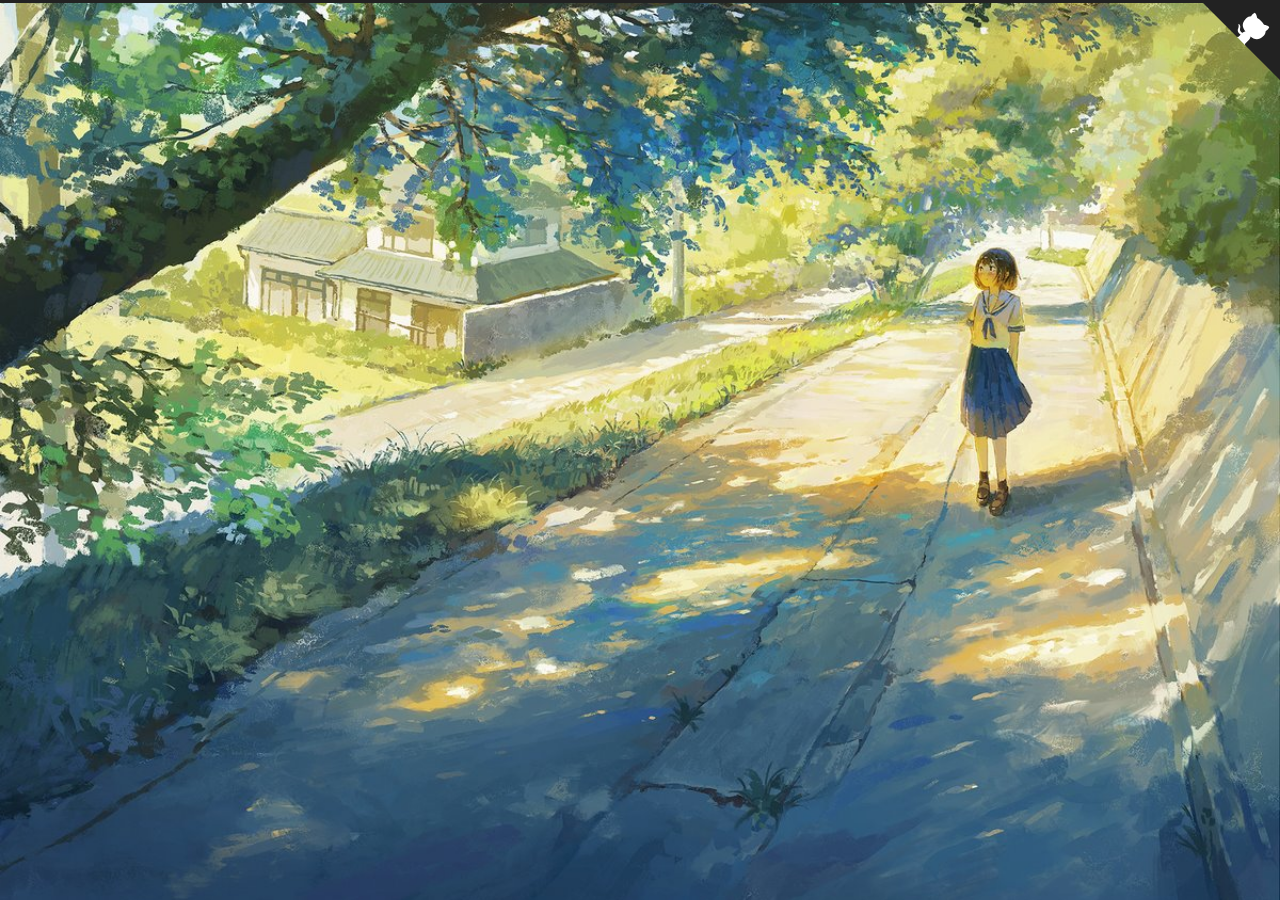
==== commit bc215c4d: "Site updated: 2023-10-02 16:23:09" ====
--- a/index.html
+++ b/index.html
@@ -5,10 +5,10 @@
 <meta name="viewport" content="width=device-width">
 <meta name="theme-color" content="#222"><meta name="generator" content="Hexo 6.3.0">
 
-  <link rel="apple-touch-icon" sizes="180x180" href="/images/apple-touch-icon-next.png">
-  <link rel="icon" type="image/png" sizes="32x32" href="/images/favicon-32x32-next.png">
-  <link rel="icon" type="image/png" sizes="16x16" href="/images/favicon-16x16-next.png">
-  <link rel="mask-icon" href="/images/logo.svg" color="#222">
+  <link rel="apple-touch-icon" sizes="180x180" href="/images/applenext.ico">
+  <link rel="icon" type="image/png" sizes="32x32" href="/images/favicon32.ico">
+  <link rel="icon" type="image/png" sizes="16x16" href="/images/favicon16.ico">
+  <link rel="mask-icon" href="/images/logo1.svg" color="#222">
 
 <link rel="stylesheet" href="/css/main.css">
 
@@ -17,7 +17,7 @@
 <link rel="stylesheet" href="https://cdnjs.cloudflare.com/ajax/libs/font-awesome/6.4.0/css/all.min.css" integrity="sha256-HtsXJanqjKTc8vVQjO4YMhiqFoXkfBsjBWcX91T1jr8=" crossorigin="anonymous">
   <link rel="stylesheet" href="https://cdnjs.cloudflare.com/ajax/libs/animate.css/3.1.1/animate.min.css" integrity="sha256-PR7ttpcvz8qrF57fur/yAx1qXMFJeJFiA6pSzWi0OIE=" crossorigin="anonymous">
 
-<script class="next-config" data-name="main" type="application/json">{"hostname":"example.com","root":"/","images":"/images","scheme":"Gemini","darkmode":false,"version":"8.18.1","exturl":false,"sidebar":{"position":"left","display":"post","padding":18,"offset":12},"copycode":{"enable":false,"style":null},"fold":{"enable":false,"height":500},"bookmark":{"enable":false,"color":"#222","save":"auto"},"mediumzoom":false,"lazyload":false,"pangu":false,"comments":{"style":"tabs","active":null,"storage":true,"lazyload":false,"nav":null},"stickytabs":false,"motion":{"enable":true,"async":false,"transition":{"menu_item":"fadeInDown","post_block":"fadeIn","post_header":"fadeInDown","post_body":"fadeInDown","coll_header":"fadeInLeft","sidebar":"fadeInUp"}},"prism":false,"i18n":{"placeholder":"搜索...","empty":"没有找到任何搜索结果：${query}","hits_time":"找到 ${hits} 个搜索结果（用时 ${time} 毫秒）","hits":"找到 ${hits} 个搜索结果"},"path":"/search.xml","localsearch":{"enable":true,"trigger":"auto","top_n_per_article":1,"unescape":false,"preload":false}}</script><script src="/js/config.js"></script>
+<script class="next-config" data-name="main" type="application/json">{"hostname":"example.com","root":"/","images":"/images","scheme":"Gemini","darkmode":false,"version":"8.18.1","exturl":false,"sidebar":{"position":"left","display":"post","padding":18,"offset":12},"copycode":{"enable":true,"style":"mac","show_result":true},"fold":{"enable":false,"height":500},"bookmark":{"enable":false,"color":"#222","save":"auto"},"mediumzoom":false,"lazyload":false,"pangu":false,"comments":{"style":"tabs","active":null,"storage":true,"lazyload":false,"nav":null},"stickytabs":false,"motion":{"enable":true,"async":false,"transition":{"menu_item":"fadeInDown","post_block":"fadeIn","post_header":"fadeInDown","post_body":"fadeInDown","coll_header":"fadeInLeft","sidebar":"fadeInUp"}},"prism":false,"i18n":{"placeholder":"搜索...","empty":"没有找到任何搜索结果：${query}","hits_time":"找到 ${hits} 个搜索结果（用时 ${time} 毫秒）","hits":"找到 ${hits} 个搜索结果"},"path":"/search.xml","localsearch":{"enable":true,"trigger":"auto","top_n_per_article":1,"unescape":false,"preload":false}}</script><script src="/js/config.js"></script>
 
     <meta name="description" content="计算机菜狗，本科whut，硕士seu，将进行GNN方面的学习，分享自己的想法（但愿自己能坚持下去）">
 <meta property="og:type" content="website">
@@ -156,6 +156,11 @@
           <span class="site-state-item-name">日志</span>
         </a>
       </div>
+      <div class="site-state-item site-state-tags">
+          <a href="/tags/">
+        <span class="site-state-item-count">1</span>
+        <span class="site-state-item-name">标签</span></a>
+      </div>
   </nav>
 </div>
   <div class="links-of-author animated">
@@ -223,7 +228,7 @@
         <i class="far fa-calendar-check"></i>
       </span>
       <span class="post-meta-item-text">更新于</span>
-      <time title="修改时间：2023-10-02 13:31:20" itemprop="dateModified" datetime="2023-10-02T13:31:20+08:00">2023-10-02</time>
+      <time title="修改时间：2023-10-02 16:22:38" itemprop="dateModified" datetime="2023-10-02T16:22:38+08:00">2023-10-02</time>
     </span>
 
   
@@ -233,7 +238,7 @@
         <i class="far fa-file-word"></i>
       </span>
       <span class="post-meta-item-text">本文字数：</span>
-      <span>280</span>
+      <span>356</span>
     </span>
     <span class="post-meta-item" title="阅读时长">
       <span class="post-meta-item-icon">
--- a/css/main.css
+++ b/css/main.css
@@ -547,6 +547,45 @@
 			text-align: right;
 		}
 
+.highlight:hover .copy-btn,
+.code-container:hover .copy-btn {
+  opacity: 1;
+}
+.code-container {
+  position: relative;
+}
+.copy-btn {
+  color: #333;
+  cursor: pointer;
+  line-height: 1.6;
+  opacity: 0;
+  padding: 2px 6px;
+  position: absolute;
+  transition: opacity 0.2s ease-in-out;
+  color: var(--highlight-foreground);
+  font-size: 14px;
+  right: 0;
+  top: 2px;
+}
+figure.highlight {
+  border-radius: 5px;
+  box-shadow: 0 10px 30px 0 rgba(0,0,0,0.4);
+  padding-top: 30px;
+}
+figure.highlight .table-container {
+  border-radius: 0 0 5px 5px;
+}
+figure.highlight::before {
+  background: #fc625d;
+  box-shadow: 20px 0 #fdbc40, 40px 0 #35cd4b;
+  left: 12px;
+  margin-top: -20px;
+  position: absolute;
+  border-radius: 50%;
+  content: ' ';
+  height: 12px;
+  width: 12px;
+}
 code,
 kbd,
 figure.highlight,
@@ -2114,6 +2153,24 @@
 .post-block:last-of-type .post-eof {
   display: none;
 }
+.post-copyright ul {
+  list-style: none;
+  overflow: hidden;
+  padding: 0.5em 1em;
+  position: relative;
+  background: var(--card-bg-color);
+  border-left: 3px solid #ff2a2a;
+  margin: 1em 0 0;
+}
+.post-copyright ul::after {
+  content: '\f25e';
+  font-family: 'Font Awesome 6 Brands';
+  font-size: 200px;
+  opacity: 0.1;
+  position: absolute;
+  right: -50px;
+  top: -150px;
+}
 .post-tags {
   margin-top: 40px;
   text-align: center;
@@ -2486,7 +2543,7 @@
 }
 header.header {
   background: var(--content-bg-color);
-  border-radius: initial;
+  border-radius: 20px 20px 20px 20px;
   box-shadow: 0 2px 2px 0 rgba(0,0,0,0.12), 0 3px 1px -2px rgba(0,0,0,0.06), 0 1px 5px 0 rgba(0,0,0,0.12);
 }
 @media (max-width: 991px) {
@@ -2523,7 +2580,7 @@
   }
 }
 .main-inner {
-  border-radius: initial;
+  border-radius: 20px 20px 20px 20px;
   box-sizing: border-box;
   width: calc(100% - 252px);
 }
@@ -2664,7 +2721,7 @@
 }
 .sidebar-inner {
   background: var(--content-bg-color);
-  border-radius: initial;
+  border-radius: 20px;
   box-shadow: 0 2px 2px 0 rgba(0,0,0,0.12), 0 3px 1px -2px rgba(0,0,0,0.06), 0 1px 5px 0 rgba(0,0,0,0.12), 0 -1px 0.5px 0 rgba(0,0,0,0.09);
   box-sizing: border-box;
   color: var(--text-color);
@@ -2723,11 +2780,11 @@
 .main-inner .comment-position .comments,
 .main-inner .pagination {
   background: var(--content-bg-color);
-  border-radius: initial;
+  border-radius: 20px 20px 20px 20px;
   box-shadow: 0 2px 2px 0 rgba(0,0,0,0.12), 0 3px 1px -2px rgba(0,0,0,0.06), 0 1px 5px 0 rgba(0,0,0,0.12);
 }
 .main-inner .post-block:not(:first-child):not(:first-child) {
-  border-radius: initial;
+  border-radius: 20px;
   box-shadow: 0 2px 2px 0 rgba(0,0,0,0.12), 0 3px 1px -2px rgba(0,0,0,0.06), 0 1px 5px 0 rgba(0,0,0,0.12), 0 -1px 0.5px 0 rgba(0,0,0,0.09);
   margin-top: 12px;
 }
@@ -2745,7 +2802,7 @@
 .main-inner > .comments,
 .main-inner .comment-position .comments,
 .main-inner .pagination {
-  border-radius: initial;
+  border-radius: 20px;
   box-shadow: 0 2px 2px 0 rgba(0,0,0,0.12), 0 3px 1px -2px rgba(0,0,0,0.06), 0 1px 5px 0 rgba(0,0,0,0.12), 0 -1px 0.5px 0 rgba(0,0,0,0.09);
   margin-top: 12px;
 }
@@ -2811,3 +2868,39 @@
     padding: 10px 12px;
   }
 }
+body {
+  background: url("/images/bg2.jpg");
+  background-repeat: no-repeat;
+  background-attachment: fixed;
+  background-size: cover;
+  background-position: 50% 50%;
+}
+.content-wrap {
+  opacity: 0.9;
+}
+.sidebar {
+  opacity: 0.9;
+  background-color: transparent;
+}
+.header-inner {
+  background: rgba(255,255,255,0.9);
+}
+.popup {
+  opacity: 0.9;
+}
+.comments {
+  background: rgba(255,255,255,0.9) none repeat scroll !important;
+}
+.main-inner {
+  opacity: 0.99;
+}
+.main-inner .post-block {
+  background: rgba(255,255,255,0.7) none repeat scroll !important;
+}
+.post {
+  margin-top: 60px;
+  padding: 20px;
+  margin-bottom: 60px;
+  -webkit-box-shadow: 0 0 5px #788072;
+  -moz-box-shadow: 0 0 5px rgba(202,203,204,0.5);
+}
